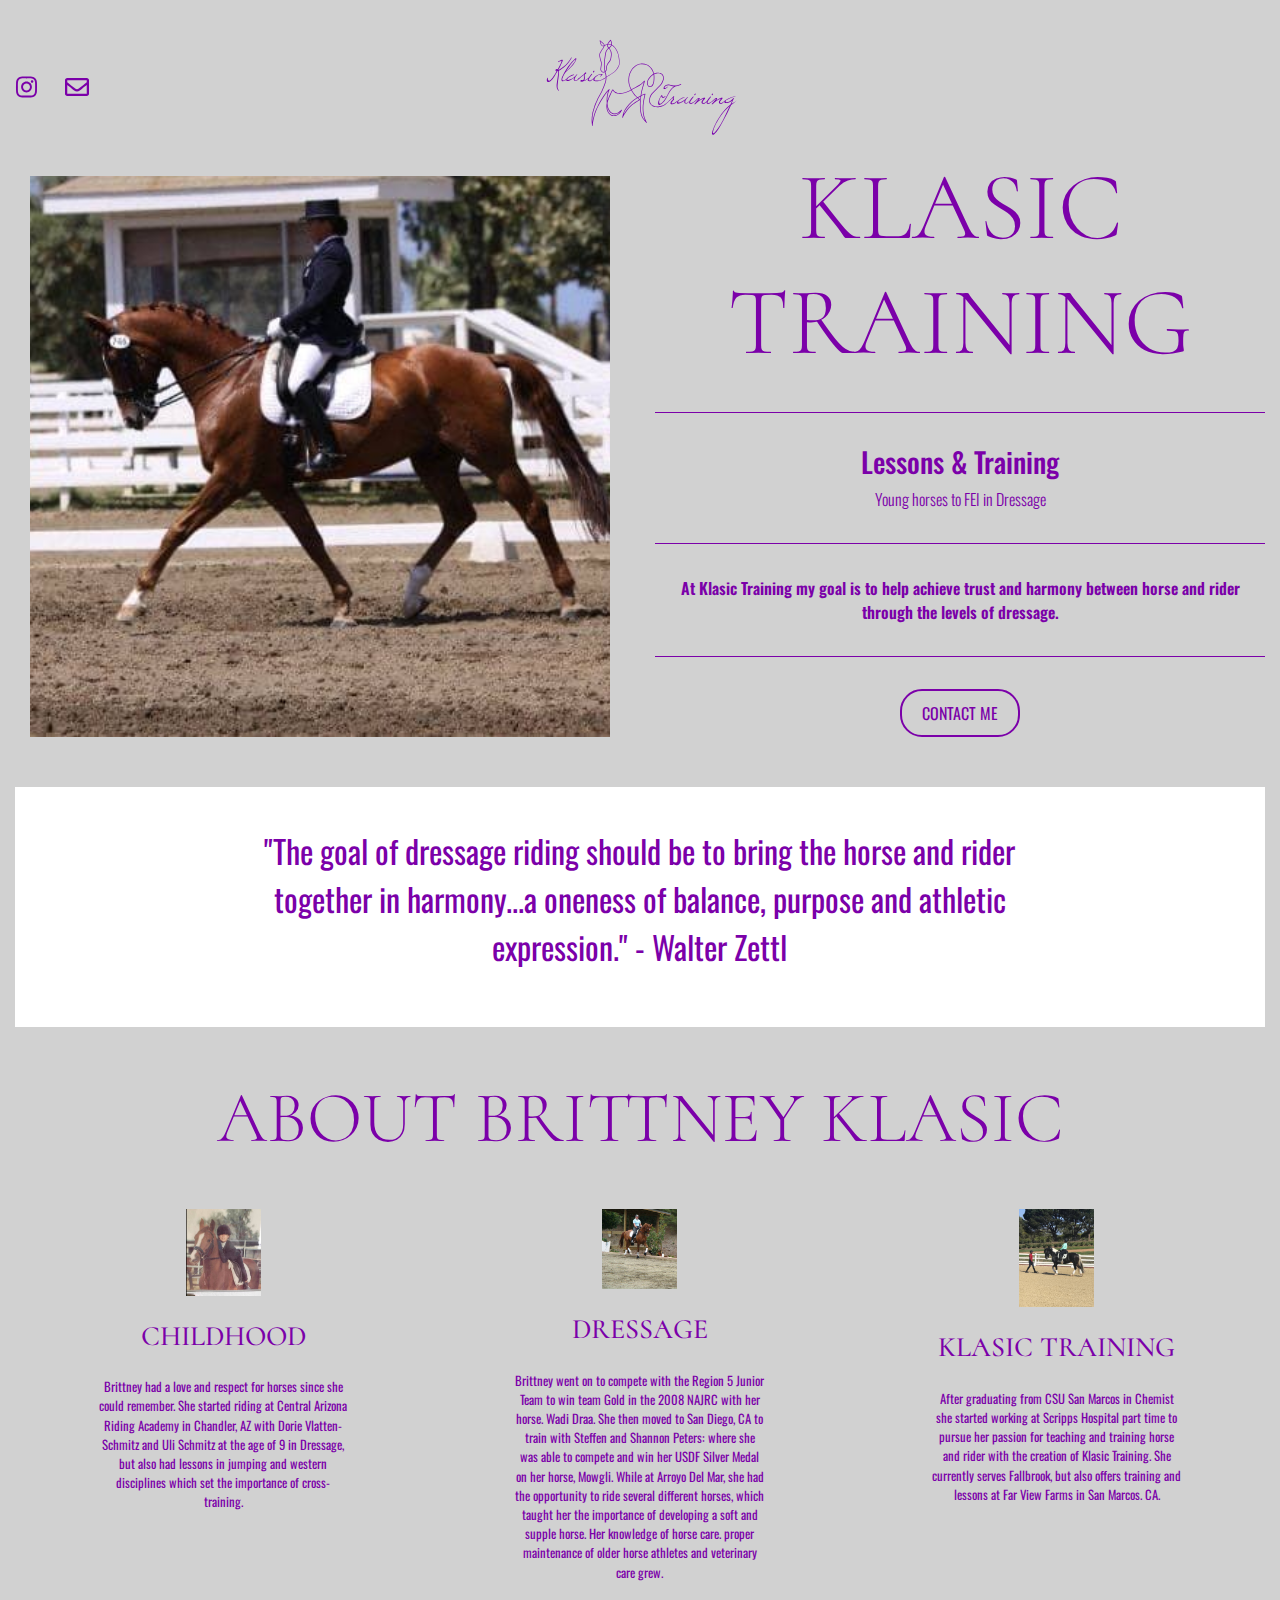
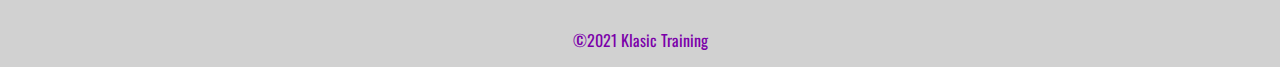
==== index.html @ 005620de "adding index with images and fontawesome." ====
<!DOCTYPE html>
<html lang="en">
  <head>
    <meta charset="UTF-8" />
    <meta http-equiv="X-UA-Compatible" content="IE=edge" />
    <meta name="viewport" content="width=device-width, initial-scale=1.0" />
    <link
      rel="stylesheet"
      href="https://stackpath.bootstrapcdn.com/bootstrap/4.3.1/css/bootstrap.min.css"
      integrity="sha384-ggOyR0iXCbMQv3Xipma34MD+dH/1fQ784/j6cY/iJTQUOhcWr7x9JvoRxT2MZw1T"
      crossorigin="anonymous"
    />
    <link rel="preconnect" href="https://fonts.googleapis.com" />
    <link rel="preconnect" href="https://fonts.gstatic.com" crossorigin />
    <link
      href="https://fonts.googleapis.com/css2?family=Cormorant:wght@600&family=Oswald:wght@300;400;600&display=swap"
      rel="stylesheet"
    />
    <script defer src="/fa/js/all.js"></script>
    <link rel="stylesheet" href="style.css" />

    <title>Klasic Training</title>
  </head>
  <body>
    <nav class="navbar navbar-default fixed-top">
      <div id="logo-div" class="container">
        <a href="#intro"
          ><img
            id="logo"
            src="images/logo.svg"
            alt="Klasic Training"
            class="navbar-brand"
        /></a>
      </div>
      <div id="social" class="float-left">
        <a href="https://instagram.com/klasictraining"
          ><i id="insta" class="fab fa-instagram"></i
        ></a>
        <a href="#"><i id="email" class="far fa-envelope"></i></a>
      </div>
    </nav>

    <div id="intro" class="row">
      <div id="intro-image-container" class="col float-left">
        <img id="intro-image" class="col-12" src="images/intro.jpg" alt="" />
      </div>
      <div class="text-center col float-left">
        <h1 class="display-1 text-uppercase lg-font">KLASIC TRAINING</h1>
        <hr />
        <h3>Lessons & Training</h3>
        <p class="lt-font">Young horses to FEI in Dressage</p>
        <hr />
        <p class="bld-font">
          At Klasic Training my goal is to help achieve trust and harmony
          between horse and rider through the levels of dressage.
        </p>
        <hr />
        <button class="text-uppercase">CONTACT ME</button>
      </div>
    </div>
    <div id="quote-box-container">
      <div id="quote-box" class="d-flex justify-content-center">
        <p class="text-center align-self-center col-lg-8">
          "The goal of dressage riding should be to bring the horse and rider
          together in harmony...a oneness of balance, purpose and athletic
          expression." - Walter Zettl
        </p>
      </div>
    </div>
    <div id="about">
      <h1 class="text-center text-uppercase display-3 lg-font">
        ABOUT BRITTNEY KLASIC
      </h1>
      <div class="d-flex justify-content-around">
        <section class="text-center">
          <img class="about-image" src="images/childhood.jpg" alt="" />
          <h3 class="text-uppercase lg-font">CHILDHOOD</h3>
          <p class="small-text">
            Brittney had a love and respect for horses since she could remember.
            She started riding at Central Arizona Riding Academy in Chandler, AZ
            with Dorie Vlatten-Schmitz and Uli Schmitz at the age of 9 in
            Dressage, but also had lessons in jumping and western disciplines
            which set the importance of cross-training.
          </p>
        </section>
        <section class="text-center">
          <img class="about-image" src="images/dressage.jpg" alt="" />
          <h3 class="text-uppercase lg-font">DRESSAGE</h3>
          <p class="small-text">
            Brittney went on to compete with the Region 5 Junior Team to win
            team Gold in the 2008 NAJRC with her horse. Wadi Draa. She then
            moved to San Diego, CA to train with Steffen and Shannon Peters:
            where she was able to compete and win her USDF Silver Medal on her
            horse, Mowgli. While at Arroyo Del Mar, she had the opportunity to
            ride several different horses, which taught her the importance of
            developing a soft and supple horse. Her knowledge of horse care.
            proper maintenance of older horse athletes and veterinary care grew.
          </p>
        </section>
        <section class="text-center">
          <img class="about-image" src="images/klasic_training.jpg" alt="" />
          <h3 class="text-uppercase lg-font">KLASIC TRAINING</h3>
          <p class="small-text">
            After graduating from CSU San Marcos in Chemist she started working
            at Scripps Hospital part time to pursue her passion for teaching and
            training horse and rider with the creation of Klasic Training. She
            currently serves Fallbrook, but also offers training and lessons at
            Far View Farms in San Marcos. CA.
          </p>
        </section>
      </div>
    </div>
    <footer class="text-center">&copy2021 Klasic Training</footer>

    <script
      src="https://code.jquery.com/jquery-3.3.1.slim.min.js"
      integrity="sha384-q8i/X+965DzO0rT7abK41JStQIAqVgRVzpbzo5smXKp4YfRvH+8abtTE1Pi6jizo"
      crossorigin="anonymous"
    ></script>
    <script
      src="https://cdnjs.cloudflare.com/ajax/libs/popper.js/1.14.7/umd/popper.min.js"
      integrity="sha384-UO2eT0CpHqdSJQ6hJty5KVphtPhzWj9WO1clHTMGa3JDZwrnQq4sF86dIHNDz0W1"
      crossorigin="anonymous"
    ></script>
    <script
      src="https://stackpath.bootstrapcdn.com/bootstrap/4.3.1/js/bootstrap.min.js"
      integrity="sha384-JjSmVgyd0p3pXB1rRibZUAYoIIy6OrQ6VrjIEaFf/nJGzIxFDsf4x0xIM+B07jRM"
      crossorigin="anonymous"
    ></script>
  </body>
</html>
---- style.css ----
body {
  background-color: #d1d1d1;
  color: #7b00a9;
  font-family: 'Oswald', sans-serif;
  padding: 15px;
  padding-top: 150px;
}
header {
  position: fixed;
  top: 0;
  width: 100%;
  background-color: #d1d1d1;
}

nav {
  background-color: #d1d1d1;
}

nav a {
  width: 200px;
  margin: auto;
  color: #7b00a9;
}

#quote-box {
  background-color: #fff;
  height: 15rem;
  font-size: 2rem;
  margin-top: 50px;
  width: 100%;
}

#insta,
#email {
  font-size: 1.5rem;
  margin-right: 1.5rem;
}

#social {
  position: absolute;
  display: block;
  float: left;
}

#logo {
  width: 200px;
}

#about h1 {
  margin: 3rem 0;
}

.about-image {
  width: 75px;
}
hr {
  border-top: 1px solid #7b00a9;
  margin-top: 2rem;
  margin-bottom: 2rem;
}

section {
  padding-left: 5%;
  padding-right: 5%;
  width: 30%;
}

section p {
  margin-top: 1.5rem;
  font-size: 0.8rem;
}

section h3 {
  margin-top: 1.5rem;
}

.row {
  display: flex;
}

.col {
  flex: 1;
  /* padding: 1em; */
}

#intro-image {
  height: 100%;
  min-height: 100%;
  object-fit: cover;
}

.lg-font {
  font-family: 'Cormorant', serif;
}

.lt-font {
  font-weight: 300;
}

.bld-font {
  font-weight: 600;
}

button {
  color: #7b00a9;
  background-color: #d1d1d1;
  border: 2px solid #7b00a9;
  border-radius: 22px;
  padding: 10px 20px;
  text-decoration: none;
  cursor: pointer;
}

footer {
  margin-top: 30px;
}
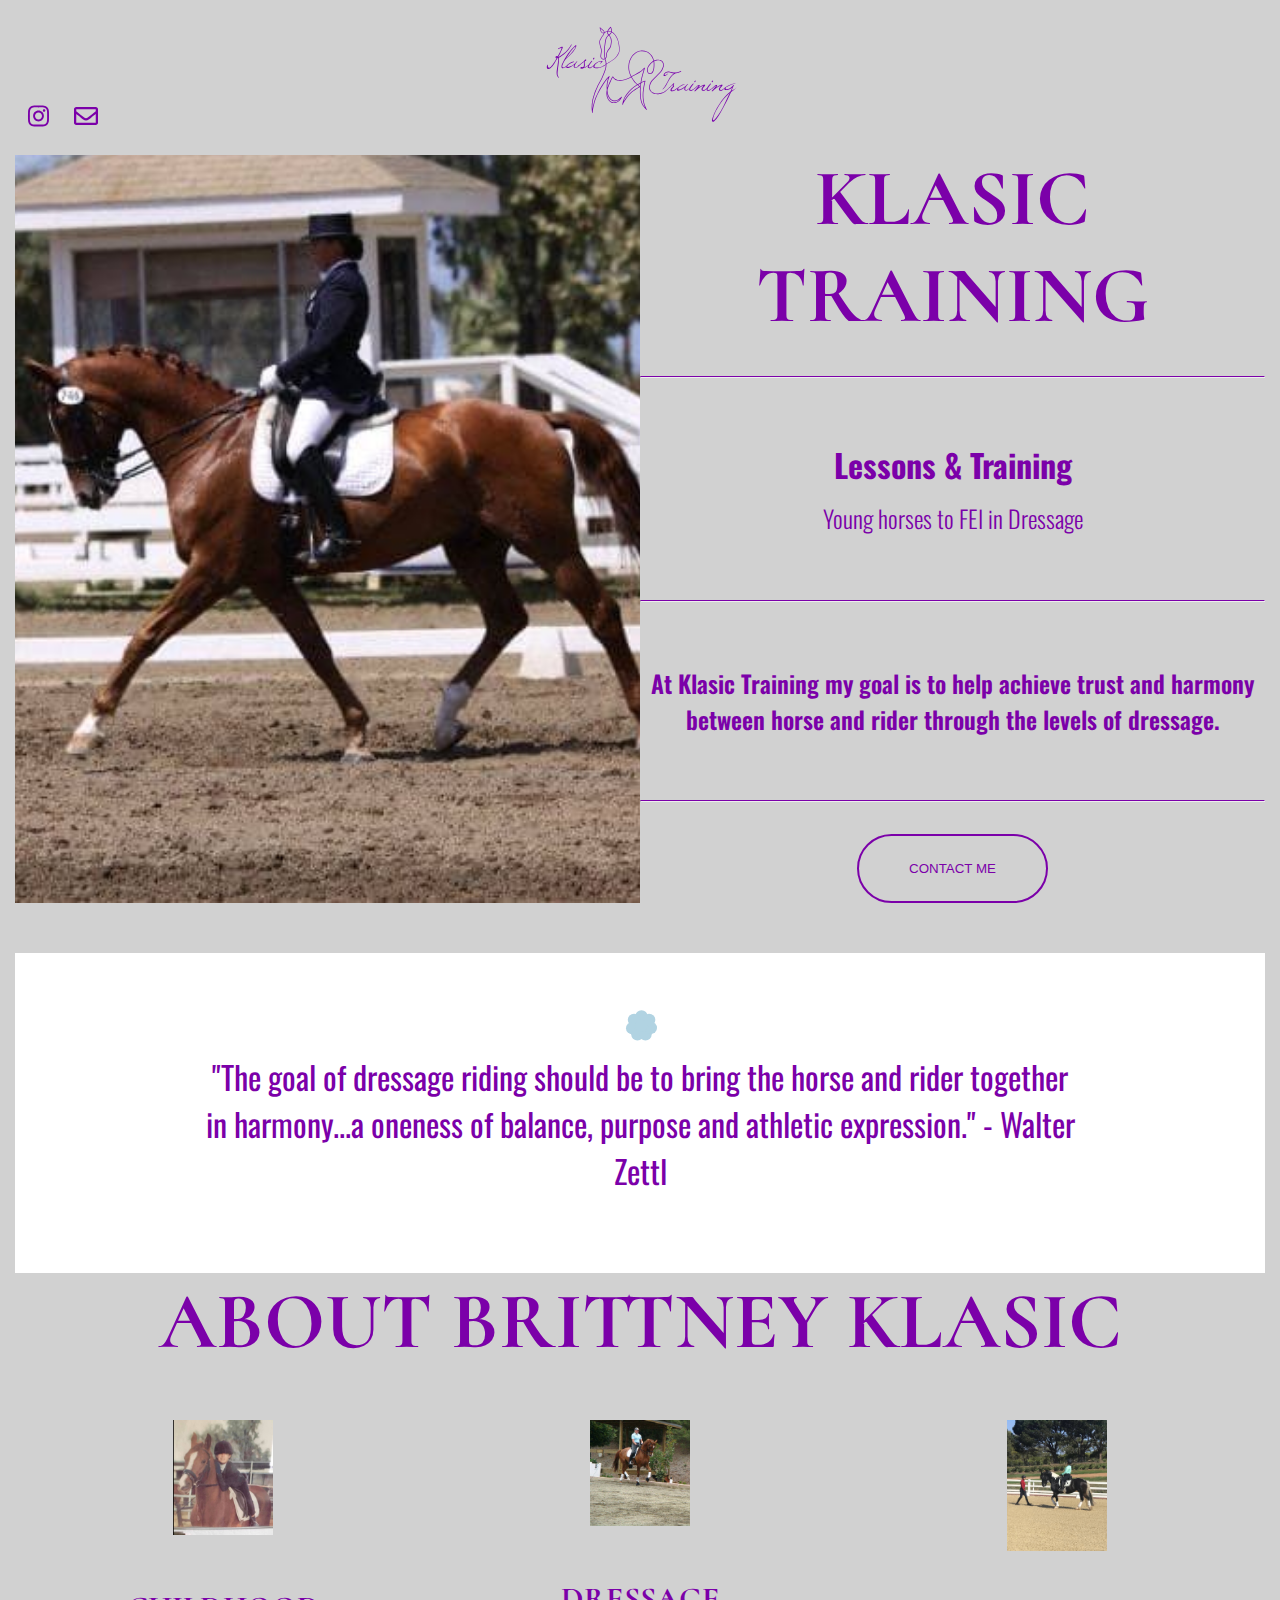
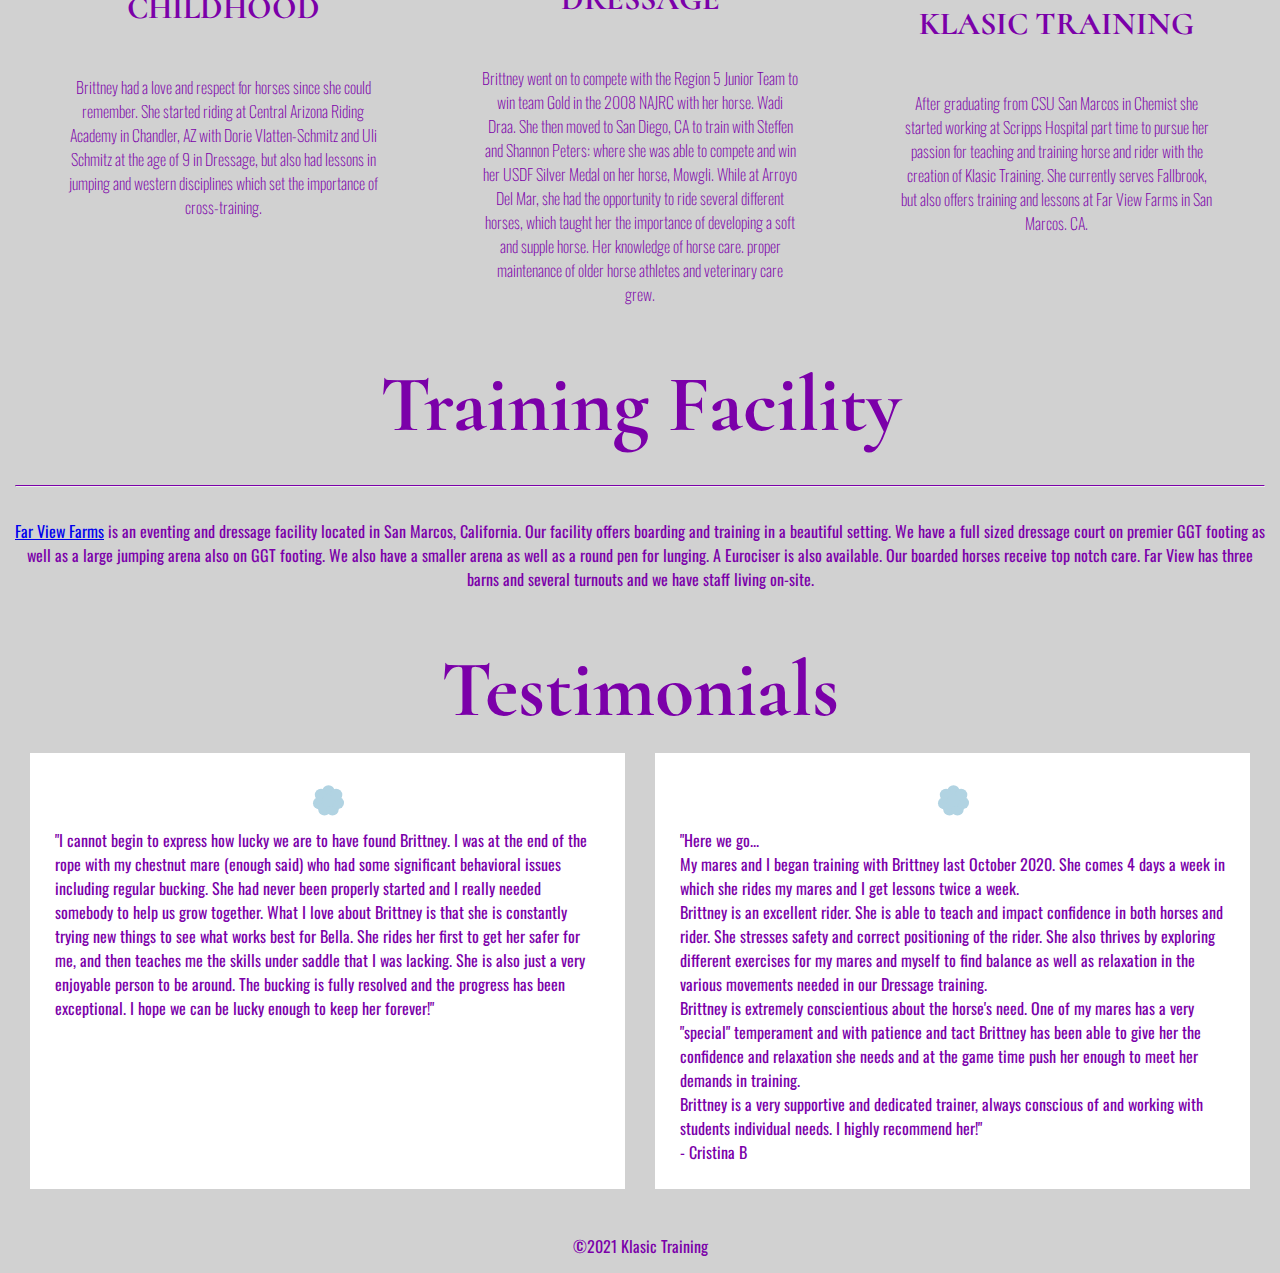
==== commit 7efdfcb4: "add new logo with modified 'T'" ====
--- a/index.html
+++ b/index.html
@@ -4,12 +4,6 @@
     <meta charset="UTF-8" />
     <meta http-equiv="X-UA-Compatible" content="IE=edge" />
     <meta name="viewport" content="width=device-width, initial-scale=1.0" />
-    <link
-      rel="stylesheet"
-      href="https://stackpath.bootstrapcdn.com/bootstrap/4.3.1/css/bootstrap.min.css"
-      integrity="sha384-ggOyR0iXCbMQv3Xipma34MD+dH/1fQ784/j6cY/iJTQUOhcWr7x9JvoRxT2MZw1T"
-      crossorigin="anonymous"
-    />
     <link rel="preconnect" href="https://fonts.googleapis.com" />
     <link rel="preconnect" href="https://fonts.gstatic.com" crossorigin />
     <link
@@ -17,64 +11,81 @@
       rel="stylesheet"
     />
     <script defer src="/fa/js/all.js"></script>
-    <link rel="stylesheet" href="style.css" />
+    <link rel="stylesheet" href="flex_style.css" />
 
     <title>Klasic Training</title>
   </head>
   <body>
-    <nav class="navbar navbar-default fixed-top">
-      <div id="logo-div" class="container">
+    <div class="fixed-navbar">
+      <nav class="navbar">
+        <div id="social-container" class="">
+          <div class="social">
+            <div class="social--item">
+              <a href="https://instagram.com/klasictraining"
+                ><i id="insta" class="fab fa-instagram"></i
+              ></a>
+            </div>
+          </div>
+          <div class="social">
+            <div class="social--item">
+              <a href="mailto:someone@yoursite.com"
+                ><i id="email" class="far fa-envelope"></i
+              ></a>
+            </div>
+          </div>
+        </div>
         <a href="#intro"
-          ><img
-            id="logo"
-            src="images/logo.svg"
-            alt="Klasic Training"
-            class="navbar-brand"
+          ><img id="logo" src="images/klassic_logo.svg" alt="Klasic Training"
         /></a>
+      </nav>
+    </div>
+
+    <div class="two-col-container">
+      <div class="side-image">
+        <img id="intro-image" src="images/intro.jpg" alt="" />
       </div>
-      <div id="social" class="float-left">
-        <a href="https://instagram.com/klasictraining"
-          ><i id="insta" class="fab fa-instagram"></i
-        ></a>
-        <a href="#"><i id="email" class="far fa-envelope"></i></a>
-      </div>
-    </nav>
-
-    <div id="intro" class="row">
-      <div id="intro-image-container" class="col float-left">
-        <img id="intro-image" class="col-12" src="images/intro.jpg" alt="" />
-      </div>
-      <div class="text-center col float-left">
-        <h1 class="display-1 text-uppercase lg-font">KLASIC TRAINING</h1>
+      <div class="side-text">
+        <h1 class="lg-font">KLASIC TRAINING</h1>
         <hr />
-        <h3>Lessons & Training</h3>
-        <p class="lt-font">Young horses to FEI in Dressage</p>
+        <div>
+          <div class="v-align-center">
+            <h2>Lessons & Training</h2>
+            <p class="lt-font">Young horses to FEI in Dressage</p>
+          </div>
+        </div>
         <hr />
-        <p class="bld-font">
-          At Klasic Training my goal is to help achieve trust and harmony
-          between horse and rider through the levels of dressage.
-        </p>
+        <div>
+          <p class="bld-font v-align-center">
+            At Klasic Training my goal is to help achieve trust and harmony
+            between horse and rider through the levels of dressage.
+          </p>
+        </div>
         <hr />
-        <button class="text-uppercase">CONTACT ME</button>
+        <div>
+          <button>CONTACT ME</button>
+        </div>
       </div>
     </div>
+
     <div id="quote-box-container">
-      <div id="quote-box" class="d-flex justify-content-center">
-        <p class="text-center align-self-center col-lg-8">
+      <div id="blue-flower-container">
+        <img id="blue-flower" src="images/blue_blob.svg" alt="flower" />
+      </div>
+      <div id="quote-box">
+        <p>
           "The goal of dressage riding should be to bring the horse and rider
           together in harmony...a oneness of balance, purpose and athletic
           expression." - Walter Zettl
         </p>
       </div>
     </div>
+
     <div id="about">
-      <h1 class="text-center text-uppercase display-3 lg-font">
-        ABOUT BRITTNEY KLASIC
-      </h1>
-      <div class="d-flex justify-content-around">
-        <section class="text-center">
+      <h1 class="lg-font">ABOUT BRITTNEY KLASIC</h1>
+      <div class="about-row">
+        <div class="about-section">
           <img class="about-image" src="images/childhood.jpg" alt="" />
-          <h3 class="text-uppercase lg-font">CHILDHOOD</h3>
+          <h3 class="about-header">CHILDHOOD</h3>
           <p class="small-text">
             Brittney had a love and respect for horses since she could remember.
             She started riding at Central Arizona Riding Academy in Chandler, AZ
@@ -82,10 +93,10 @@
             Dressage, but also had lessons in jumping and western disciplines
             which set the importance of cross-training.
           </p>
-        </section>
-        <section class="text-center">
+        </div>
+        <div class="about-section">
           <img class="about-image" src="images/dressage.jpg" alt="" />
-          <h3 class="text-uppercase lg-font">DRESSAGE</h3>
+          <h3 class="about-header">DRESSAGE</h3>
           <p class="small-text">
             Brittney went on to compete with the Region 5 Junior Team to win
             team Gold in the 2008 NAJRC with her horse. Wadi Draa. She then
@@ -96,10 +107,10 @@
             developing a soft and supple horse. Her knowledge of horse care.
             proper maintenance of older horse athletes and veterinary care grew.
           </p>
-        </section>
-        <section class="text-center">
+        </div>
+        <div class="about-section">
           <img class="about-image" src="images/klasic_training.jpg" alt="" />
-          <h3 class="text-uppercase lg-font">KLASIC TRAINING</h3>
+          <h3 class="about-header">KLASIC TRAINING</h3>
           <p class="small-text">
             After graduating from CSU San Marcos in Chemist she started working
             at Scripps Hospital part time to pursue her passion for teaching and
@@ -107,25 +118,76 @@
             currently serves Fallbrook, but also offers training and lessons at
             Far View Farms in San Marcos. CA.
           </p>
+        </div>
+      </div>
+    </div>
+
+    <div id="facility-container">
+      <h1 class="lg-font">Training Facility</h1>
+      <hr />
+      <p>
+        <a href="https://farviewfarmsequestrian.com">Far View Farms</a> is an
+        eventing and dressage facility located in San Marcos, California. Our
+        facility offers boarding and training in a beautiful setting. We have a
+        full sized dressage court on premier GGT footing as well as a large
+        jumping arena also on GGT footing. We also have a smaller arena as well
+        as a round pen for lunging. A Eurociser is also available. Our boarded
+        horses receive top notch care. Far View has three barns and several
+        turnouts and we have staff living on-site.
+      </p>
+    </div>
+
+    <div id="testimonial-container">
+      <div>
+        <h1 class="lg-font center">Testimonials</h1>
+      </div>
+      <div class="testimonial-row" style="margin: auto">
+        <section class="testimonial-box">
+          <div class="blue-flower-container">
+            <img class="blue-flower" src="images/blue_blob.svg" alt="flower" />
+          </div>
+          <p class="testimonial">
+            "I cannot begin to express how lucky we are to have found Brittney.
+            I was at the end of the rope with my chestnut mare (enough said) who
+            had some significant behavioral issues including regular bucking.
+            She had never been properly started and I really needed somebody to
+            help us grow together. What I love about Brittney is that she is
+            constantly trying new things to see what works best for Bella. She
+            rides her first to get her safer for me, and then teaches me the
+            skills under saddle that I was lacking. She is also just a very
+            enjoyable person to be around. The bucking is fully resolved and the
+            progress has been exceptional. I hope we can be lucky enough to keep
+            her forever!"
+          </p>
+        </section>
+        <section class="testimonial-box">
+          <div class="blue-flower-container">
+            <img class="blue-flower" src="images/blue_blob.svg" alt="flower" />
+          </div>
+          <p class="testimonial">
+            "Here we go... <br />My mares and I began training with Brittney
+            last October 2020. She comes 4 days a week in which she rides my
+            mares and I get lessons twice a week. <br />Brittney is an excellent
+            rider. She is able to teach and impact confidence in both horses and
+            rider. She stresses safety and correct positioning of the rider. She
+            also thrives by exploring different exercises for my mares and
+            myself to find balance as well as relaxation in the various
+            movements needed in our Dressage training. <br />Brittney is
+            extremely conscientious about the horse's need. One of my mares has
+            a very "special" temperament and with patience and tact Brittney has
+            been able to give her the confidence and relaxation she needs and at
+            the game time push her enough to meet her demands in training.
+            <br />Brittney is a very supportive and dedicated trainer, always
+            conscious of and working with students individual needs. I highly
+            recommend her!"<br />
+            - Cristina B
+          </p>
         </section>
       </div>
     </div>
-    <footer class="text-center">&copy2021 Klasic Training</footer>
 
-    <script
-      src="https://code.jquery.com/jquery-3.3.1.slim.min.js"
-      integrity="sha384-q8i/X+965DzO0rT7abK41JStQIAqVgRVzpbzo5smXKp4YfRvH+8abtTE1Pi6jizo"
-      crossorigin="anonymous"
-    ></script>
-    <script
-      src="https://cdnjs.cloudflare.com/ajax/libs/popper.js/1.14.7/umd/popper.min.js"
-      integrity="sha384-UO2eT0CpHqdSJQ6hJty5KVphtPhzWj9WO1clHTMGa3JDZwrnQq4sF86dIHNDz0W1"
-      crossorigin="anonymous"
-    ></script>
-    <script
-      src="https://stackpath.bootstrapcdn.com/bootstrap/4.3.1/js/bootstrap.min.js"
-      integrity="sha384-JjSmVgyd0p3pXB1rRibZUAYoIIy6OrQ6VrjIEaFf/nJGzIxFDsf4x0xIM+B07jRM"
-      crossorigin="anonymous"
-    ></script>
+    <div>
+      <footer>&copy;2021 Klasic Training</footer>
+    </div>
   </body>
 </html>
--- a/flex_style.css
+++ b/flex_style.css
@@ -0,0 +1,259 @@
+* {
+  box-sizing: border-box;
+  margin: 0;
+  padding: 0;
+}
+
+body {
+  background-color: #d1d1d1;
+  color: #7b00a9;
+  font-family: 'Oswald', sans-serif;
+  padding: 15px;
+  padding-top: 150px;
+}
+
+nav {
+  background-color: #d1d1d1;
+}
+
+nav a {
+  width: 200px;
+  margin: auto;
+  color: #7b00a9;
+}
+
+header {
+  position: fixed;
+  top: 0;
+  width: 100%;
+  background-color: #d1d1d1;
+}
+
+button {
+  color: #7b00a9;
+  background-color: #d1d1d1;
+  border: 2px solid #7b00a9;
+  border-radius: 40px;
+  padding: 25px 50px;
+  text-decoration: none;
+  cursor: pointer;
+}
+
+footer {
+  margin-top: 30px;
+  text-align: center;
+}
+
+/* NAVBAR */
+.fixed-navbar {
+  position: fixed;
+  top: 0;
+  left: 0;
+  margin: auto;
+  width: 100%;
+}
+
+.navbar {
+  display: flex;
+}
+
+#insta,
+#email {
+  font-size: 1.5rem;
+  margin-bottom: 25px;
+}
+
+.social {
+  height: 100%;
+  float: left;
+  display: flex;
+  width: 24px;
+  flex-direction: column;
+  justify-content: flex-end;
+  align-items: flex-end;
+  margin-left: 25px;
+}
+
+#social-container {
+  position: absolute;
+  display: flex;
+  flex-direction: row;
+  height: 100%;
+  float: left;
+}
+
+/* FONTS */
+.lt-font {
+  font-weight: 300;
+  padding-top: 0.5em;
+}
+
+.lg-font {
+  font-family: 'Cormorant', serif;
+  font-size: 80px;
+}
+
+/* UTILITY CLASSES */
+.v-align-center {
+  height: 100%;
+  padding: 5% 0;
+}
+
+.center {
+  text-align: center;
+}
+
+#logo {
+  width: 200px;
+}
+
+/* INTRO SECTION */
+.two-col-container {
+  width: 100%;
+  display: flex;
+  flex-direction: row;
+}
+
+.side-image {
+  width: 50%;
+  text-align: center;
+}
+
+#intro-image {
+  height: 100%;
+  width: 100%;
+  object-fit: cover;
+}
+
+.side-text {
+  width: 50%;
+  max-height: 100%;
+  text-align: center;
+  /* background-color: red; */
+}
+
+hr {
+  border-top: 1px solid #7b00a9;
+  margin-top: 2rem;
+  margin-bottom: 2rem;
+}
+
+/* QUOTE BOX SECTION */
+#quote-box-container {
+  background-color: #fff;
+  margin-top: 50px;
+  min-height: 20rem;
+  max-height: 40rem;
+  padding-bottom: 75px;
+}
+
+#quote-box {
+  font-size: 2rem;
+  width: 70%;
+  text-align: center;
+  margin: auto;
+}
+
+#blue-flower-container {
+  text-align: center;
+}
+
+#blue-flower {
+  margin-top: 50px;
+  height: 45px;
+  width: 45px;
+}
+
+.bld-font {
+  font-weight: 600;
+}
+
+/* ABOUT SECTION */
+#about {
+  text-align: center;
+}
+
+.about-row {
+  display: flex;
+  flex: 1;
+  justify-content: space-between;
+}
+
+.about-section {
+  flex: 1;
+  margin: 50px;
+  font-weight: 200;
+}
+
+.about-header {
+  margin: 3rem 0;
+  font-family: 'Cormorant', serif;
+  font-size: 2rem;
+}
+
+.about-image {
+  width: 100px;
+}
+
+.blue-flower-container {
+  text-align: center;
+}
+
+.blue-flower {
+  height: 45px;
+  width: 45px;
+}
+
+/* FACILITY */
+#facility-container {
+  text-align: center;
+}
+
+/* TESTIMONIALS */
+#testimonial-container {
+  margin-top: 50px;
+  height: 100%;
+}
+
+.testimonial-row {
+  display: flex;
+}
+
+.testimonial-box {
+  flex: 1;
+  width: 40%;
+  background-color: #fff;
+  margin: 15px;
+  padding: 25px;
+}
+
+.testimonial {
+  height: 100%;
+  vertical-align: middle;
+}
+
+/* LARGE SCREENS */
+@media (min-width: 1201px) {
+  h2 {
+    font-size: 200%;
+  }
+  .lt-font,
+  .bld-font {
+    font-size: 150%;
+  }
+}
+
+/* SCREENS SMALLER THAN LARGE */
+@media (max-width: 992px) {
+  .about-row,
+  .two-col-container,
+  .testimonial-row {
+    display: block;
+  }
+
+  .side-image,
+  .side-text,
+  .testimonial-box {
+    width: 100%;
+  }
+}
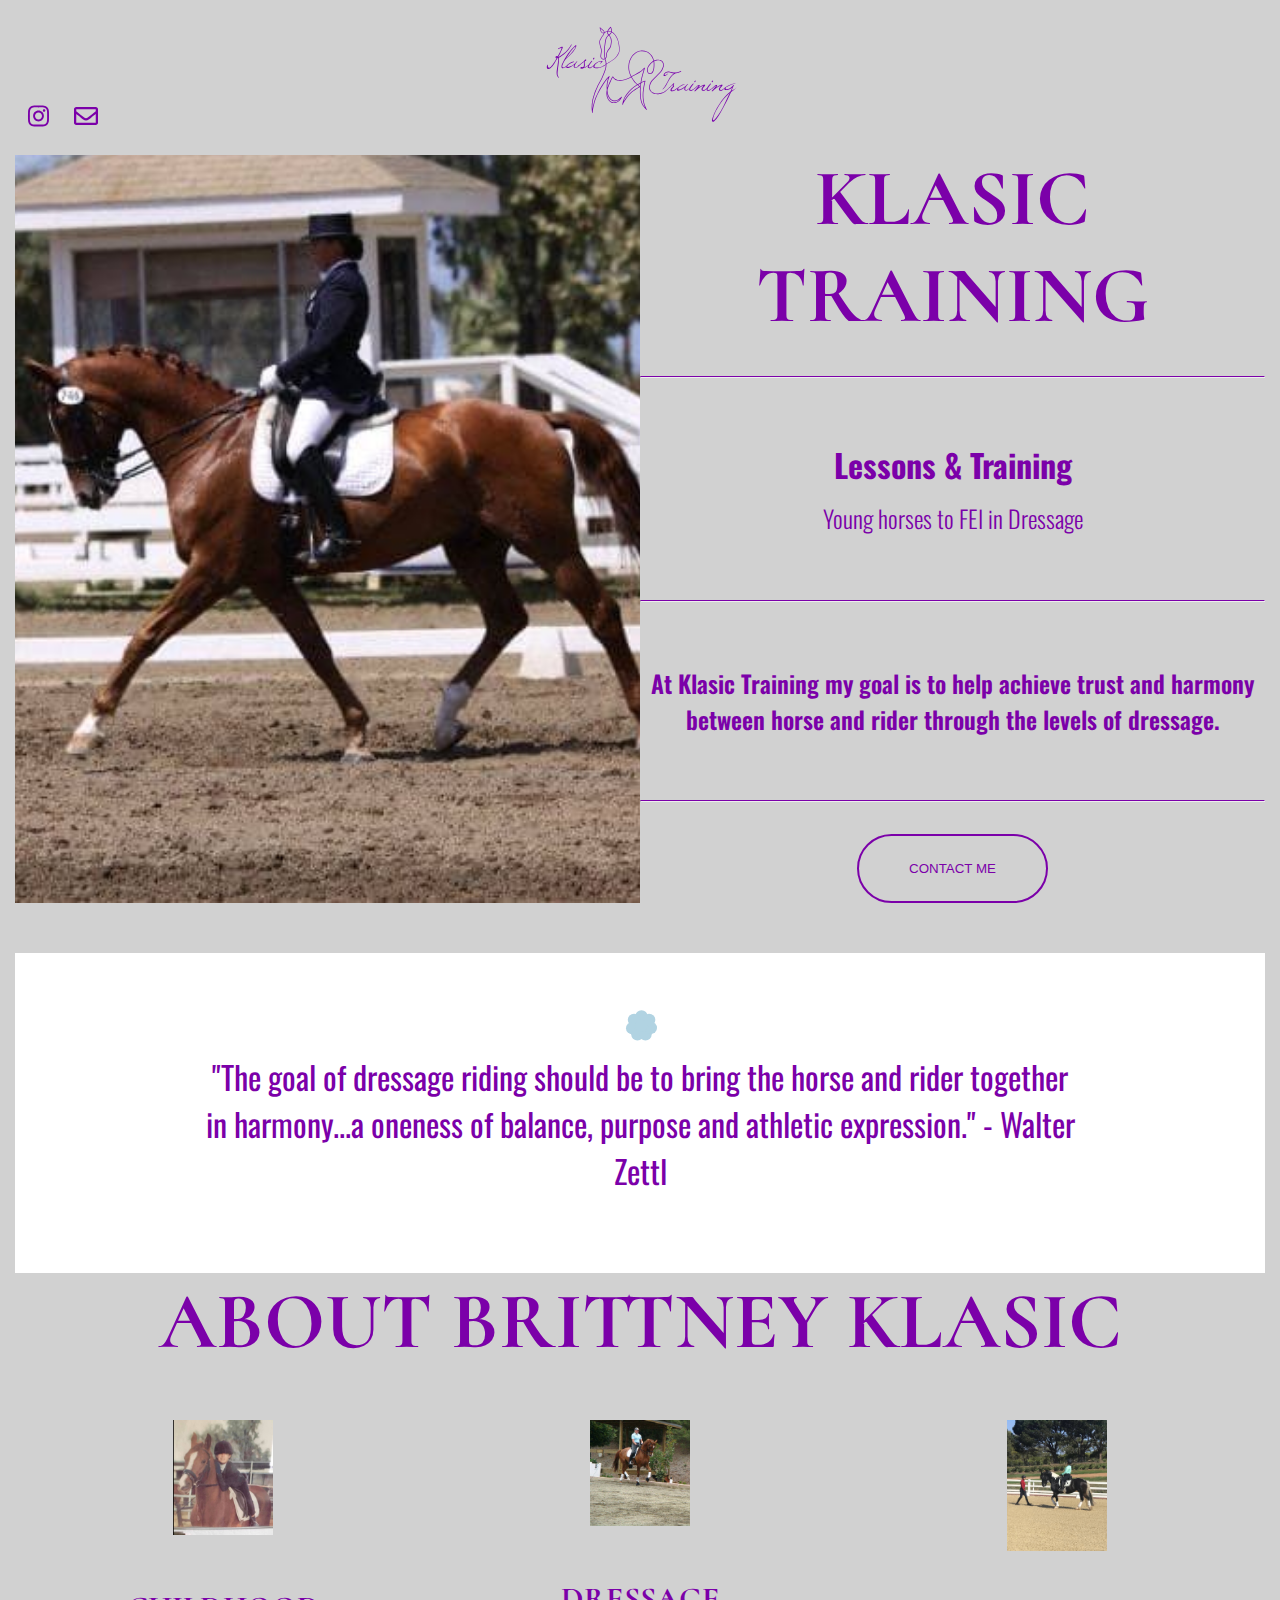
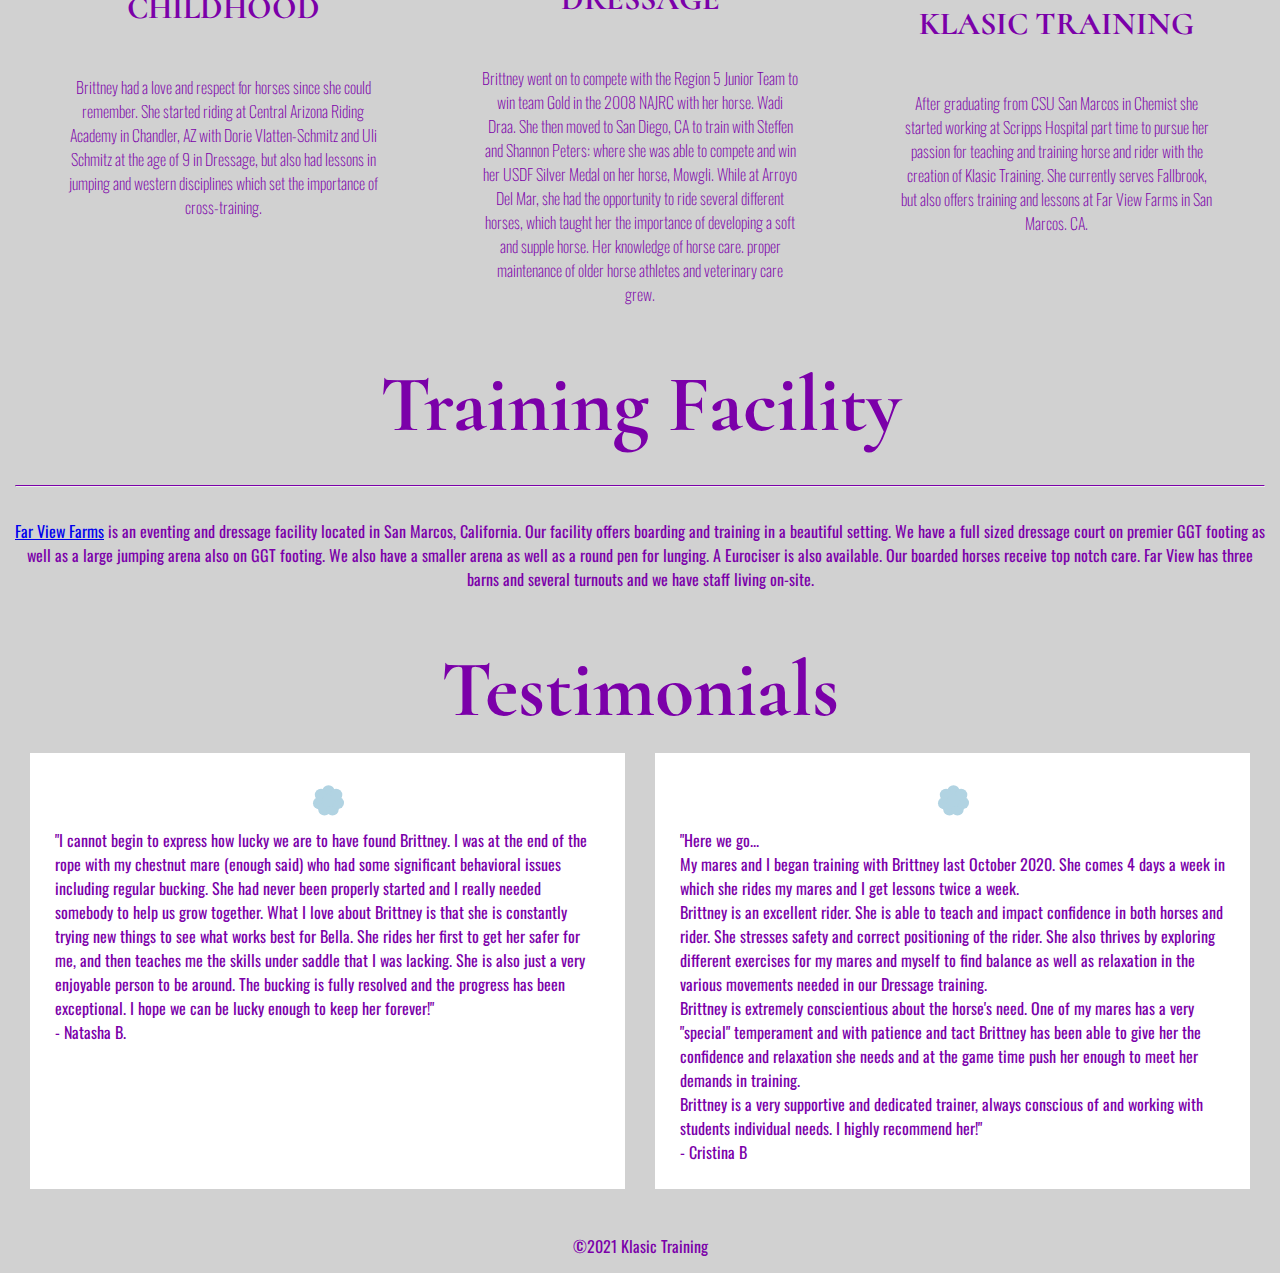
==== commit c84ed835: "add testimonial credit" ====
--- a/index.html
+++ b/index.html
@@ -157,7 +157,7 @@
             skills under saddle that I was lacking. She is also just a very
             enjoyable person to be around. The bucking is fully resolved and the
             progress has been exceptional. I hope we can be lucky enough to keep
-            her forever!"
+            her forever!" <br />- Natasha B.
           </p>
         </section>
         <section class="testimonial-box">
--- a/flex_style.css
+++ b/flex_style.css
@@ -229,7 +229,6 @@
 
 .testimonial {
   height: 100%;
-  vertical-align: middle;
 }
 
 /* LARGE SCREENS */
@@ -256,4 +255,12 @@
   .testimonial-box {
     width: 100%;
   }
-}
+
+  .testimonial-box {
+    margin: 15px 0;
+  }
+
+  .lg-font {
+    font-size: 50px;
+  }
+}
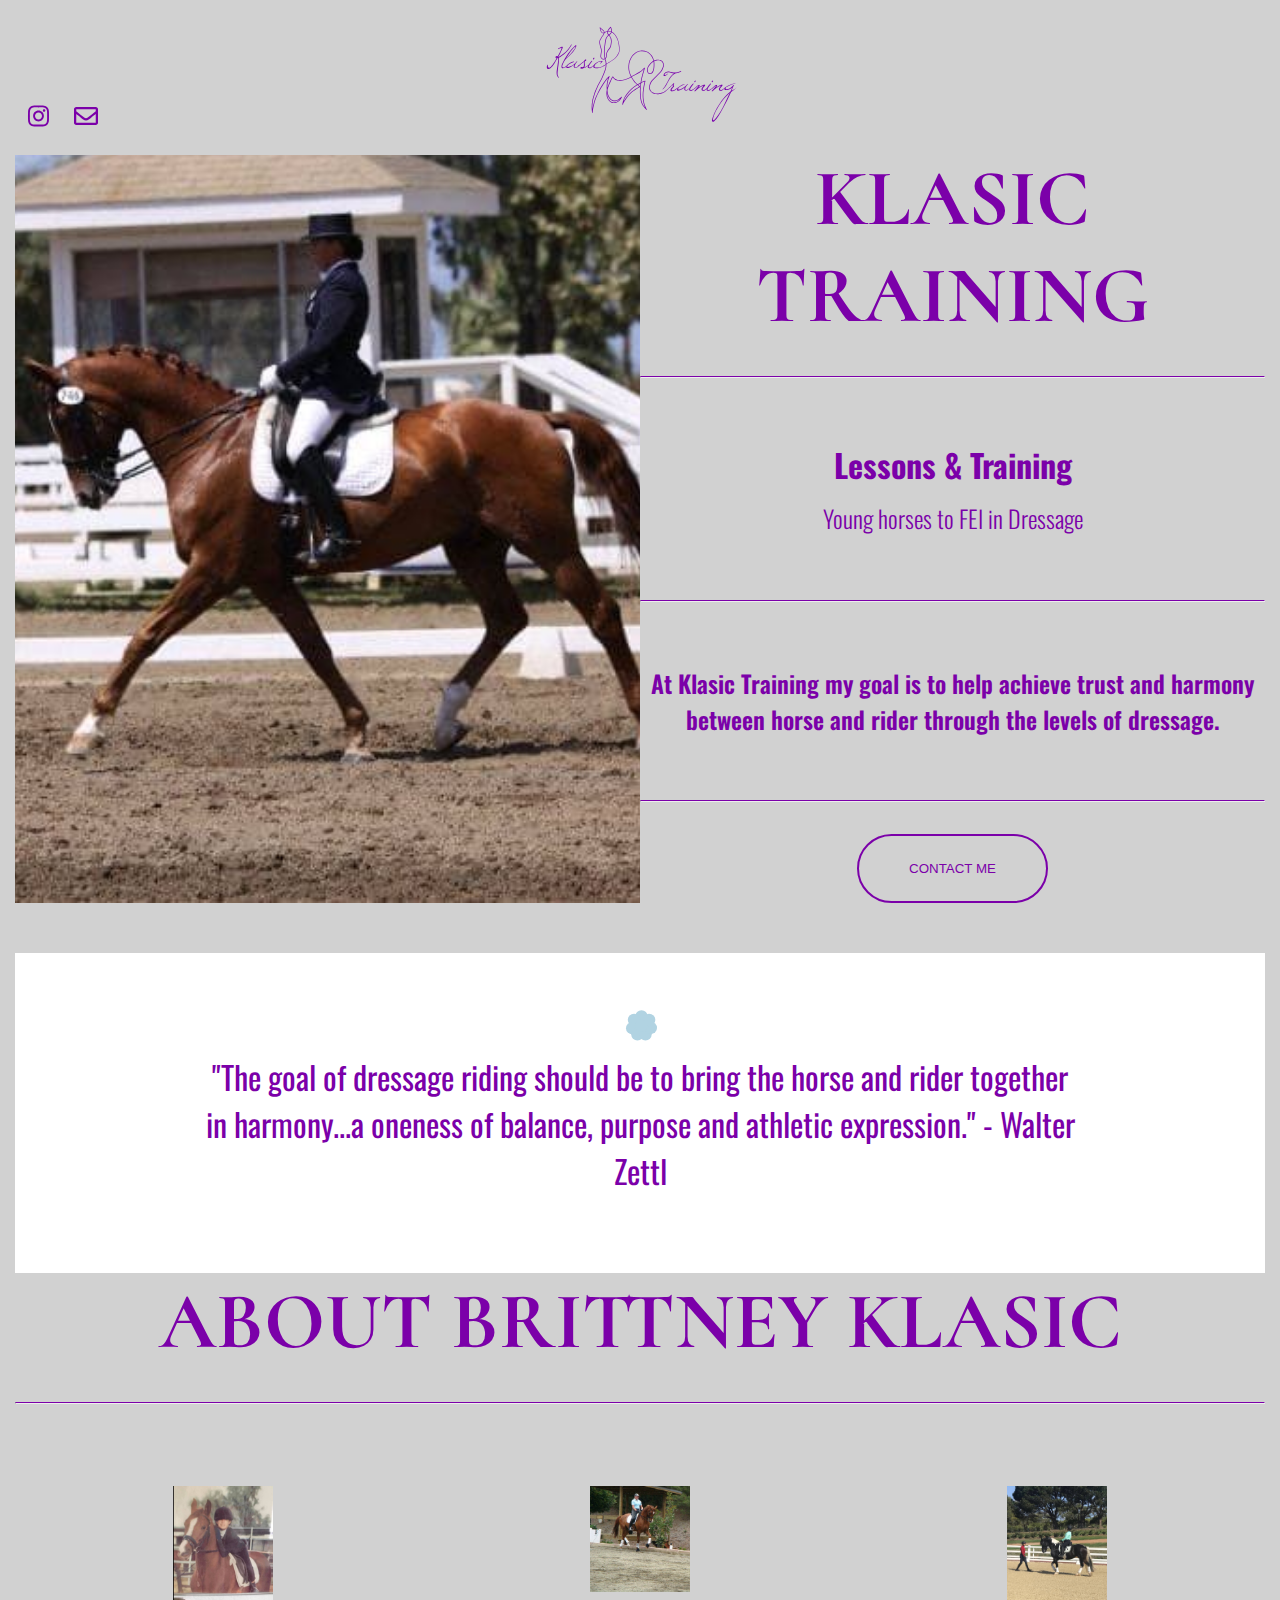
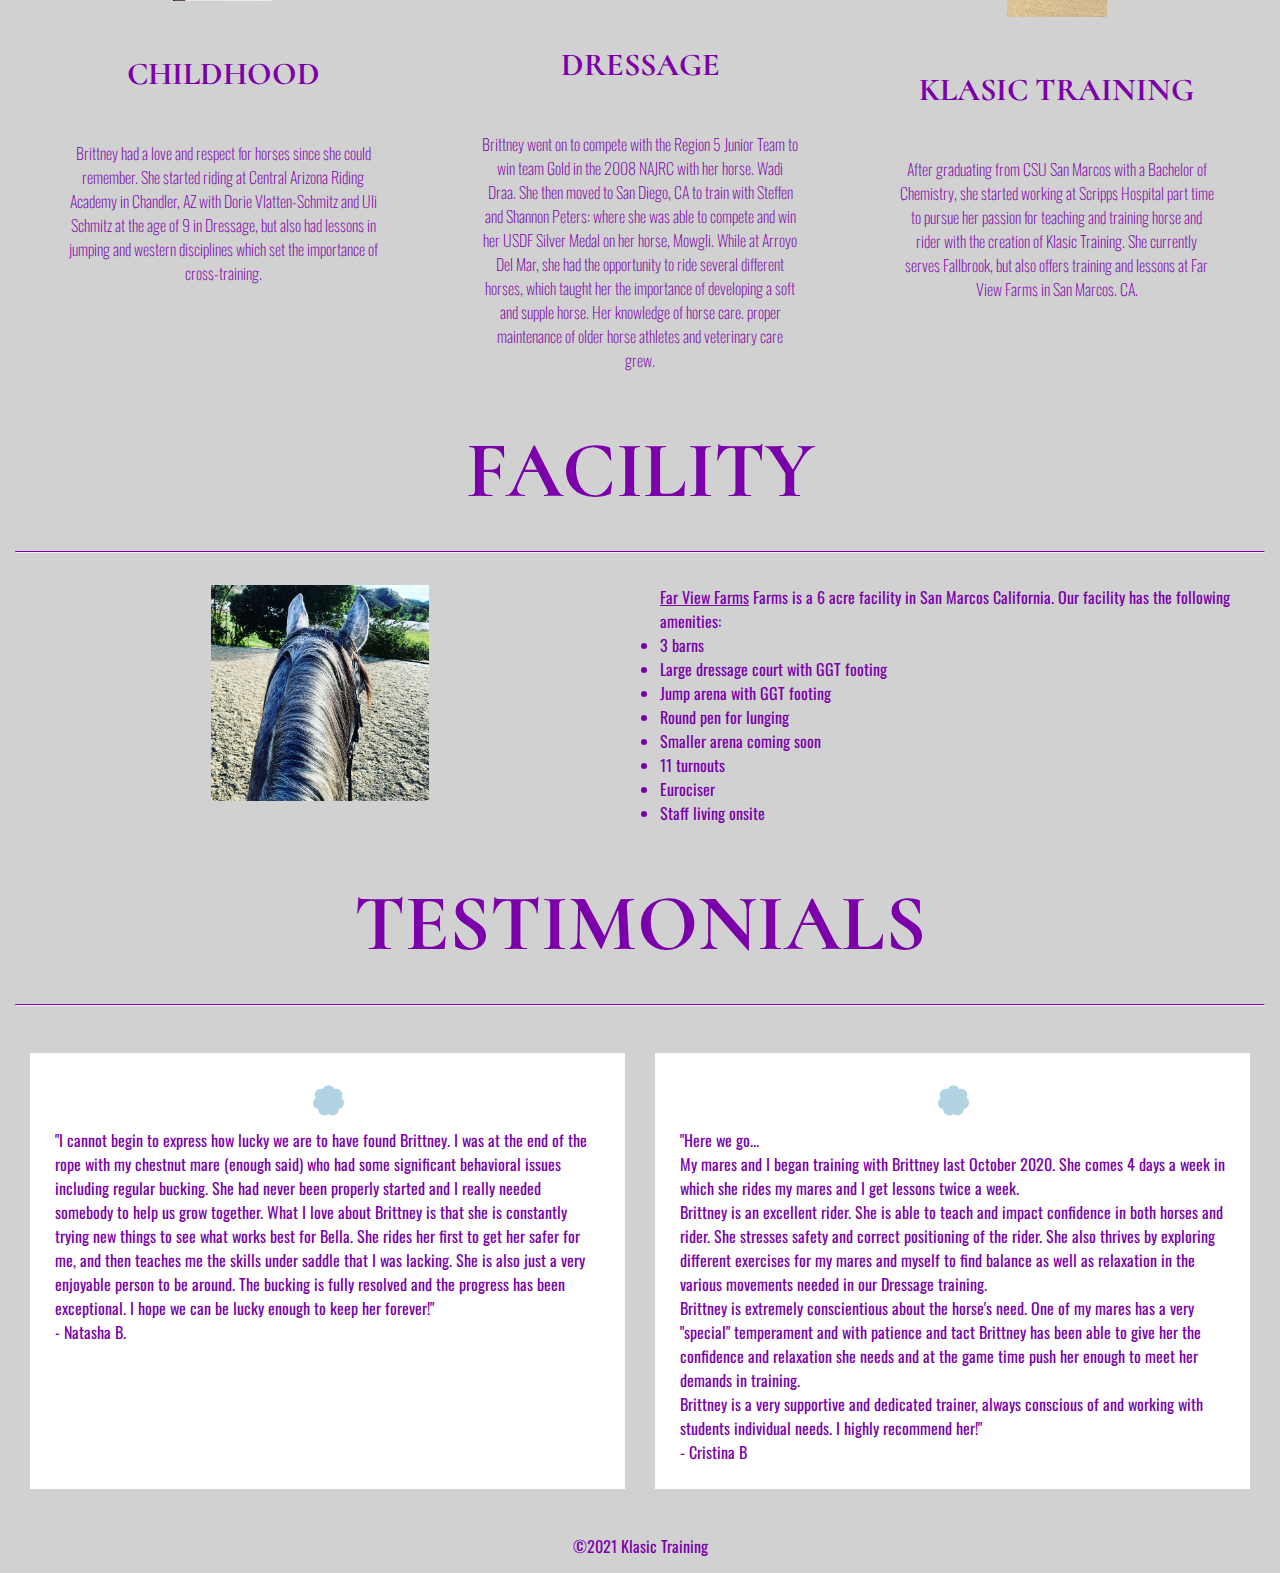
==== commit a3370380: "add working version with new facility image, facility text, typo fixes and some style improvements" ====
--- a/index.html
+++ b/index.html
@@ -28,7 +28,7 @@
           </div>
           <div class="social">
             <div class="social--item">
-              <a href="mailto:someone@yoursite.com"
+              <a href="mailto:klasictraining@gmail.com"
                 ><i id="email" class="far fa-envelope"></i
               ></a>
             </div>
@@ -62,7 +62,9 @@
         </div>
         <hr />
         <div>
-          <button>CONTACT ME</button>
+          <a href="mailto:klasictraining@gmail.com">
+            <button>CONTACT ME</button></a
+          >
         </div>
       </div>
     </div>
@@ -82,6 +84,7 @@
 
     <div id="about">
       <h1 class="lg-font">ABOUT BRITTNEY KLASIC</h1>
+      <hr>
       <div class="about-row">
         <div class="about-section">
           <img class="about-image" src="images/childhood.jpg" alt="" />
@@ -112,34 +115,54 @@
           <img class="about-image" src="images/klasic_training.jpg" alt="" />
           <h3 class="about-header">KLASIC TRAINING</h3>
           <p class="small-text">
-            After graduating from CSU San Marcos in Chemist she started working
-            at Scripps Hospital part time to pursue her passion for teaching and
-            training horse and rider with the creation of Klasic Training. She
-            currently serves Fallbrook, but also offers training and lessons at
-            Far View Farms in San Marcos. CA.
-          </p>
-        </div>
-      </div>
-    </div>
-
-    <div id="facility-container">
-      <h1 class="lg-font">Training Facility</h1>
+            After graduating from CSU San Marcos with a Bachelor of Chemistry,
+            she started working at Scripps Hospital part time to pursue her
+            passion for teaching and training horse and rider with the creation
+            of Klasic Training. She currently serves Fallbrook, but also offers
+            training and lessons at Far View Farms in San Marcos. CA.
+          </p>
+        </div>
+      </div>
+    </div>
+
+
+    <div class="center">
+      <h1 class="lg-font">FACILITY</h1>
       <hr />
-      <p>
-        <a href="https://farviewfarmsequestrian.com">Far View Farms</a> is an
-        eventing and dressage facility located in San Marcos, California. Our
-        facility offers boarding and training in a beautiful setting. We have a
-        full sized dressage court on premier GGT footing as well as a large
-        jumping arena also on GGT footing. We also have a smaller arena as well
-        as a round pen for lunging. A Eurociser is also available. Our boarded
-        horses receive top notch care. Far View has three barns and several
-        turnouts and we have staff living on-site.
-      </p>
-    </div>
+      <div class="two-col-container">
+        <div id="facility-image" class="side-image">
+          <img
+            id="training-image"
+            src="./images/training.jpeg"
+            alt="Training Facility Image"
+          />
+        </div>
+        <div id="facility-text" class="side-text">
+          
+          <p class="left">
+            <a href="https://farviewfarmsequestrian.com">Far View Farms</a> Farms is a 6 acre facility in San Marcos California.
+            Our facility has the following amenities:
+            <ul class="left">
+              <li>3 barns</li>
+              <li>Large dressage court with GGT footing</li>
+              <li>Jump arena with GGT footing</li>
+              <li>Round pen for lunging</li>
+              <li>Smaller arena coming soon</li>
+              <li>11 turnouts</li>
+              <li> Eurociser</li>
+              <li>Staff living onsite</li>
+            </ul>
+          </p>
+        </div>
+      </div>
+    </div>
+
+    
 
     <div id="testimonial-container">
       <div>
-        <h1 class="lg-font center">Testimonials</h1>
+        <h1 class="lg-font center">TESTIMONIALS</h1>
+        <hr>
       </div>
       <div class="testimonial-row" style="margin: auto">
         <section class="testimonial-box">
--- a/flex_style.css
+++ b/flex_style.css
@@ -4,22 +4,17 @@
   padding: 0;
 }
 
+a,
+a:visited {
+  color: #7b00a9;
+}
+
 body {
   background-color: #d1d1d1;
   color: #7b00a9;
   font-family: 'Oswald', sans-serif;
   padding: 15px;
   padding-top: 150px;
-}
-
-nav {
-  background-color: #d1d1d1;
-}
-
-nav a {
-  width: 200px;
-  margin: auto;
-  color: #7b00a9;
 }
 
 header {
@@ -45,6 +40,16 @@
 }
 
 /* NAVBAR */
+nav {
+  background-color: #d1d1d1;
+}
+
+nav a {
+  width: 200px;
+  margin: auto;
+  color: #7b00a9;
+}
+
 .fixed-navbar {
   position: fixed;
   top: 0;
@@ -99,37 +104,36 @@
   padding: 5% 0;
 }
 
-.center {
-  text-align: center;
-}
-
-#logo {
-  width: 200px;
-}
-
-/* INTRO SECTION */
-.two-col-container {
-  width: 100%;
-  display: flex;
-  flex-direction: row;
-}
-
-.side-image {
-  width: 50%;
-  text-align: center;
-}
-
-#intro-image {
-  height: 100%;
-  width: 100%;
-  object-fit: cover;
-}
-
 .side-text {
   width: 50%;
   max-height: 100%;
   text-align: center;
-  /* background-color: red; */
+}
+
+.two-col-container {
+  width: 100%;
+  display: flex;
+  flex-direction: row;
+}
+
+.side-image {
+  width: 50%;
+  text-align: center;
+}
+
+.center {
+  text-align: center;
+}
+
+#logo {
+  width: 200px;
+}
+
+/* INTRO SECTION */
+#intro-image {
+  height: 100%;
+  width: 100%;
+  object-fit: cover;
 }
 
 hr {
@@ -209,6 +213,27 @@
   text-align: center;
 }
 
+#training-image {
+  max-height: 216px;
+  width: 100%;
+  padding-right: 15px;
+  object-fit: contain;
+}
+
+.left {
+  text-align: left;
+  padding-left: 20px;
+}
+
+.side-image--20 {
+  width: 20%;
+}
+
+.side-text--80 {
+  padding: 15px;
+  width: 80%;
+}
+
 /* TESTIMONIALS */
 #testimonial-container {
   margin-top: 50px;
